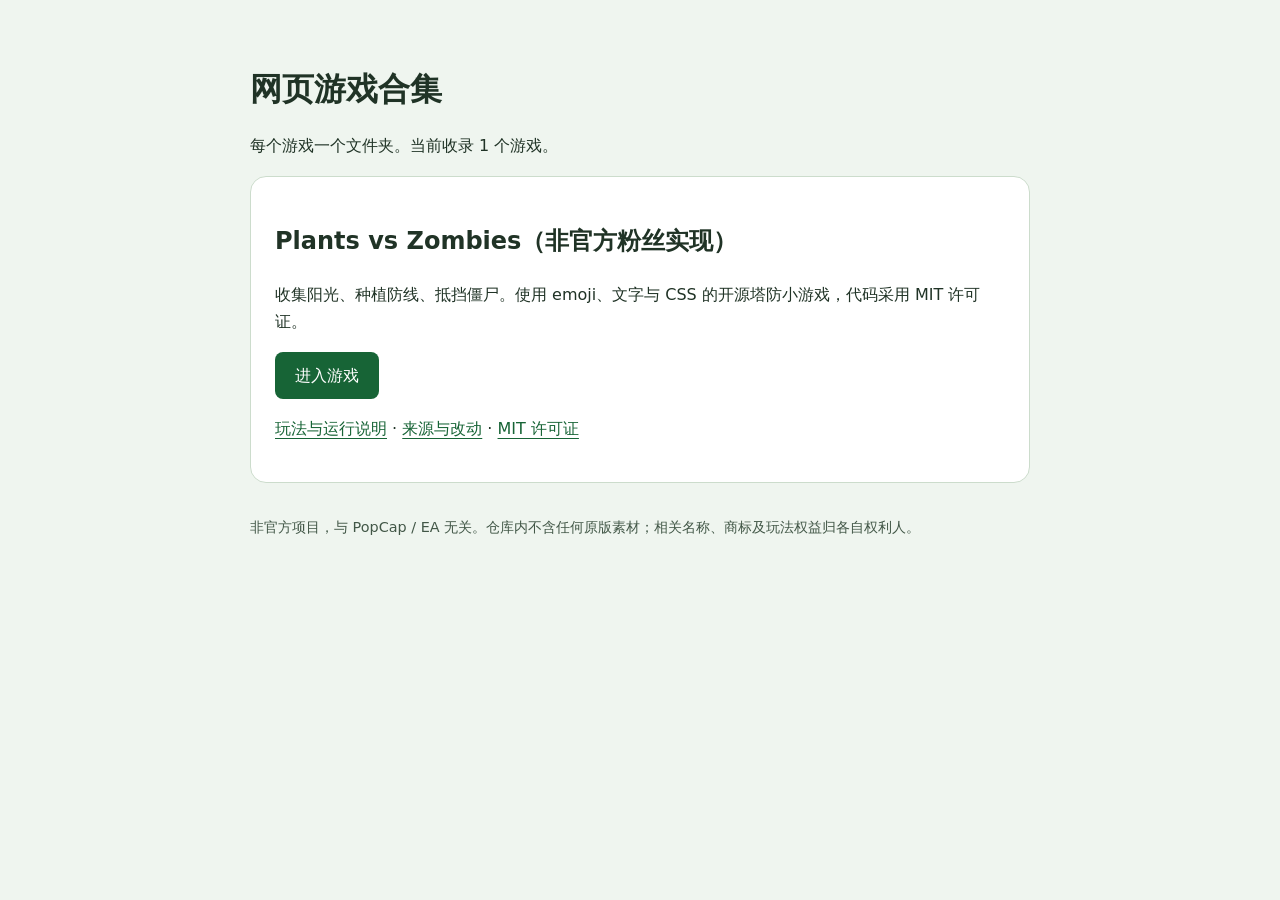
==== index.html @ 24cfcc63 "按独立游戏目录导入 MIT 粉丝塔防实现与中文说明" ====
<!DOCTYPE html>
<html lang="zh-CN">
<head>
  <meta charset="UTF-8">
  <meta name="viewport" content="width=device-width, initial-scale=1">
  <meta name="description" content="独立文件夹组织的开源网页游戏列表">
  <title>网页游戏合集</title>
  <style>
    * { box-sizing: border-box; }
    body { margin: 0; padding: 48px 20px; font-family: system-ui, sans-serif; background: #eff5ef; color: #203326; line-height: 1.7; }
    main { max-width: 780px; margin: auto; }
    h1 { line-height: 1.3; }
    ul { padding: 0; list-style: none; }
    article { padding: 24px; background: white; border: 1px solid #ccdccc; border-radius: 16px; }
    a { color: #176436; text-underline-offset: 4px; }
    .play { display: inline-block; padding: 10px 20px; background: #176436; color: white; border-radius: 8px; text-decoration: none; }
    a:focus-visible { outline: 3px solid #ce8612; outline-offset: 4px; }
    footer { margin-top: 32px; font-size: 0.9rem; color: #425747; }
  </style>
</head>
<body>
  <main>
    <h1>网页游戏合集</h1>
    <p>每个游戏一个文件夹。当前收录 1 个游戏。</p>
    <ul aria-label="游戏清单">
      <li>
        <article>
          <h2>Plants vs Zombies（非官方粉丝实现）</h2>
          <p>收集阳光、种植防线、抵挡僵尸。使用 emoji、文字与 CSS 的开源塔防小游戏，代码采用 MIT 许可证。</p>
          <p><a class="play" href="./plants-vs-zombies/">进入游戏</a></p>
          <p><a href="./plants-vs-zombies/README.md">玩法与运行说明</a> · <a href="./plants-vs-zombies/ATTRIBUTION.md">来源与改动</a> · <a href="./plants-vs-zombies/LICENSE">MIT 许可证</a></p>
        </article>
      </li>
    </ul>
    <footer>非官方项目，与 PopCap / EA 无关。仓库内不含任何原版素材；相关名称、商标及玩法权益归各自权利人。</footer>
  </main>
</body>
</html>
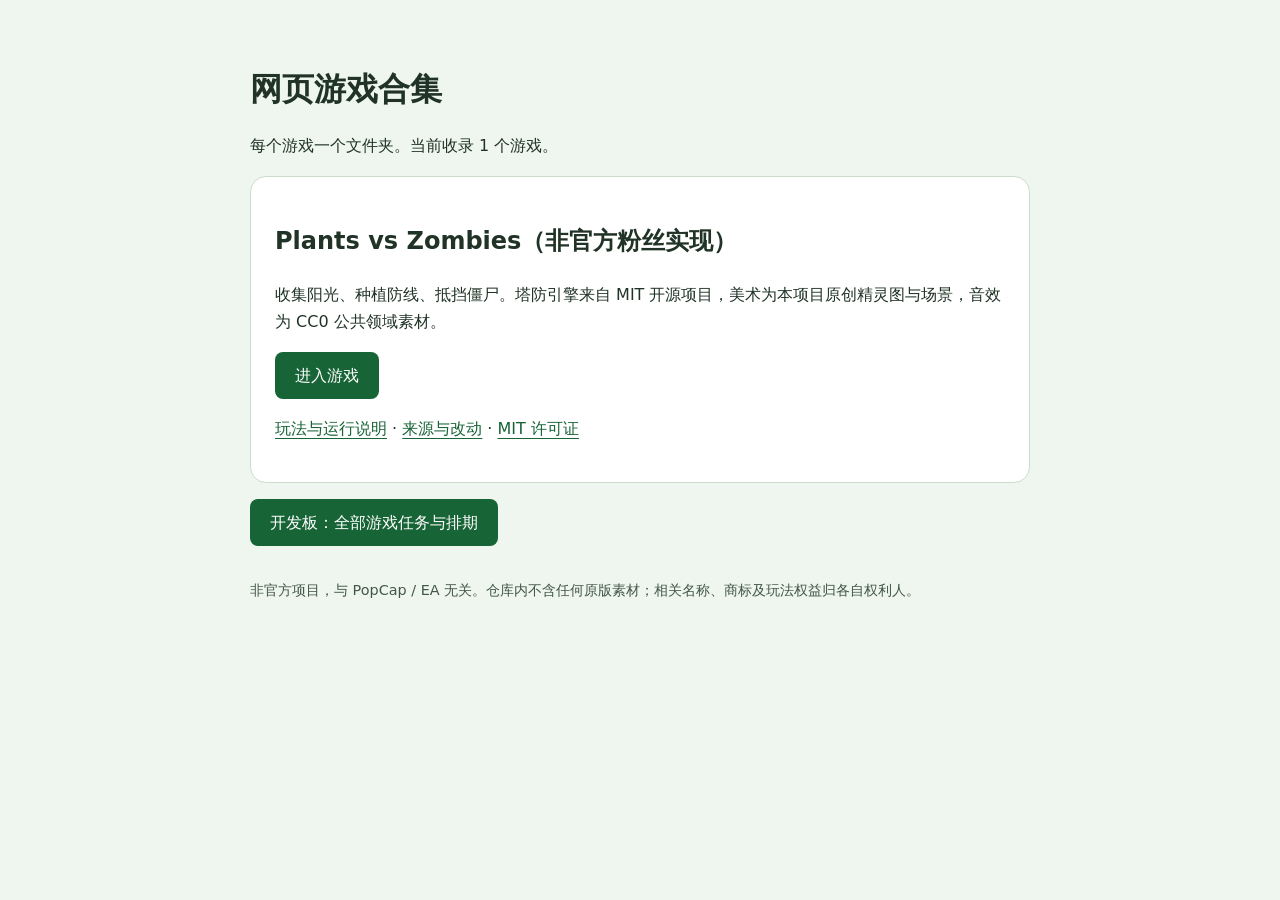
==== commit d2b5afe5: "新增开发板 board.html：全部游戏任务与排期（含授权候补与不做清单），列表页与 README 加入口" ====
--- a/index.html
+++ b/index.html
@@ -26,12 +26,13 @@
       <li>
         <article>
           <h2>Plants vs Zombies（非官方粉丝实现）</h2>
-          <p>收集阳光、种植防线、抵挡僵尸。使用 emoji、文字与 CSS 的开源塔防小游戏，代码采用 MIT 许可证。</p>
+          <p>收集阳光、种植防线、抵挡僵尸。塔防引擎来自 MIT 开源项目，美术为本项目原创精灵图与场景，音效为 CC0 公共领域素材。</p>
           <p><a class="play" href="./plants-vs-zombies/">进入游戏</a></p>
           <p><a href="./plants-vs-zombies/README.md">玩法与运行说明</a> · <a href="./plants-vs-zombies/ATTRIBUTION.md">来源与改动</a> · <a href="./plants-vs-zombies/LICENSE">MIT 许可证</a></p>
         </article>
       </li>
     </ul>
+    <p><a class="play" href="./board.html">开发板：全部游戏任务与排期</a></p>
     <footer>非官方项目，与 PopCap / EA 无关。仓库内不含任何原版素材；相关名称、商标及玩法权益归各自权利人。</footer>
   </main>
 </body>
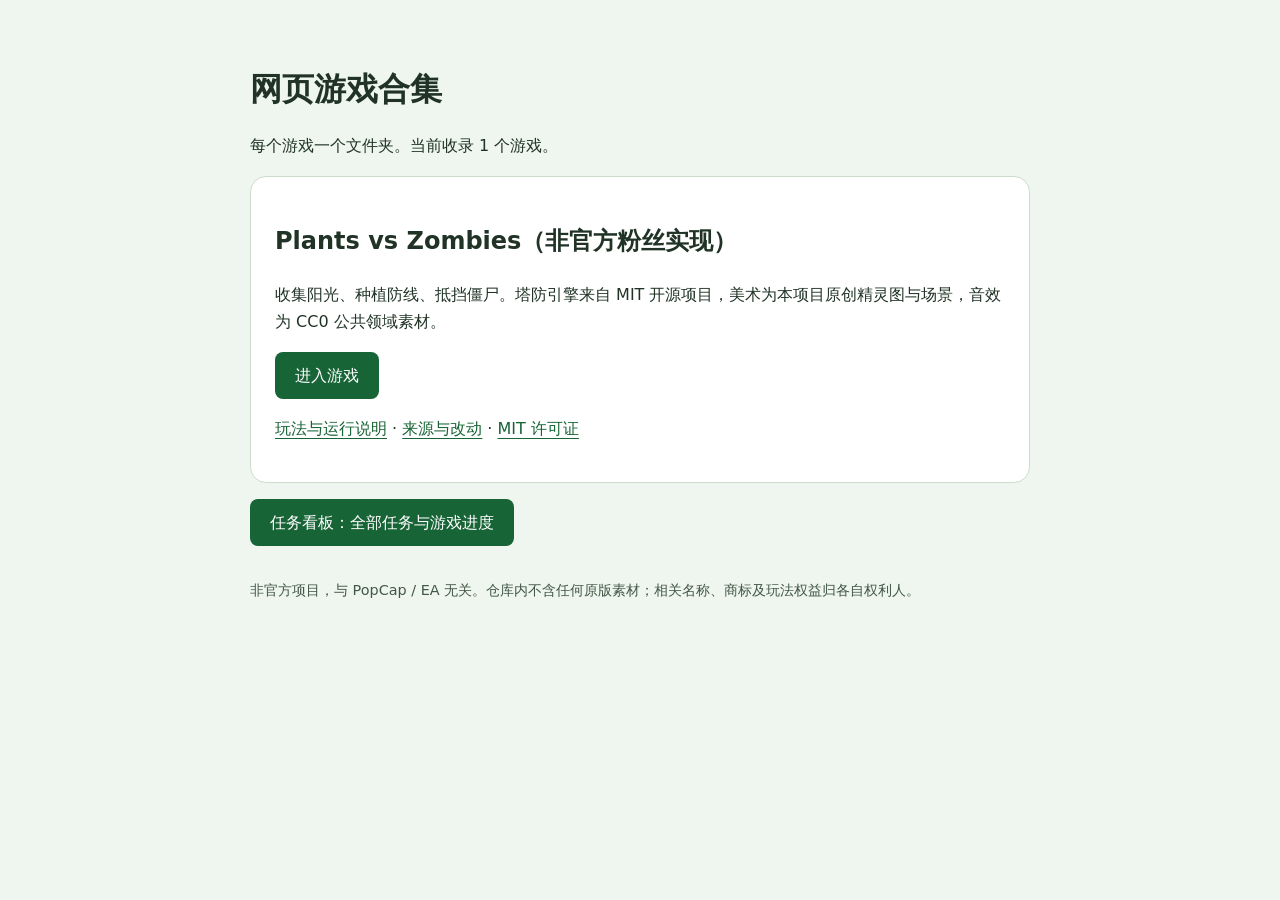
==== commit e243dd68: "Upgrade game board to general task board with progress and script-only notifications" ====
--- a/index.html
+++ b/index.html
@@ -32,7 +32,7 @@
         </article>
       </li>
     </ul>
-    <p><a class="play" href="./board.html">开发板：全部游戏任务与排期</a></p>
+    <p><a class="play" href="./board.html">任务看板：全部任务与游戏进度</a></p>
     <footer>非官方项目，与 PopCap / EA 无关。仓库内不含任何原版素材；相关名称、商标及玩法权益归各自权利人。</footer>
   </main>
 </body>
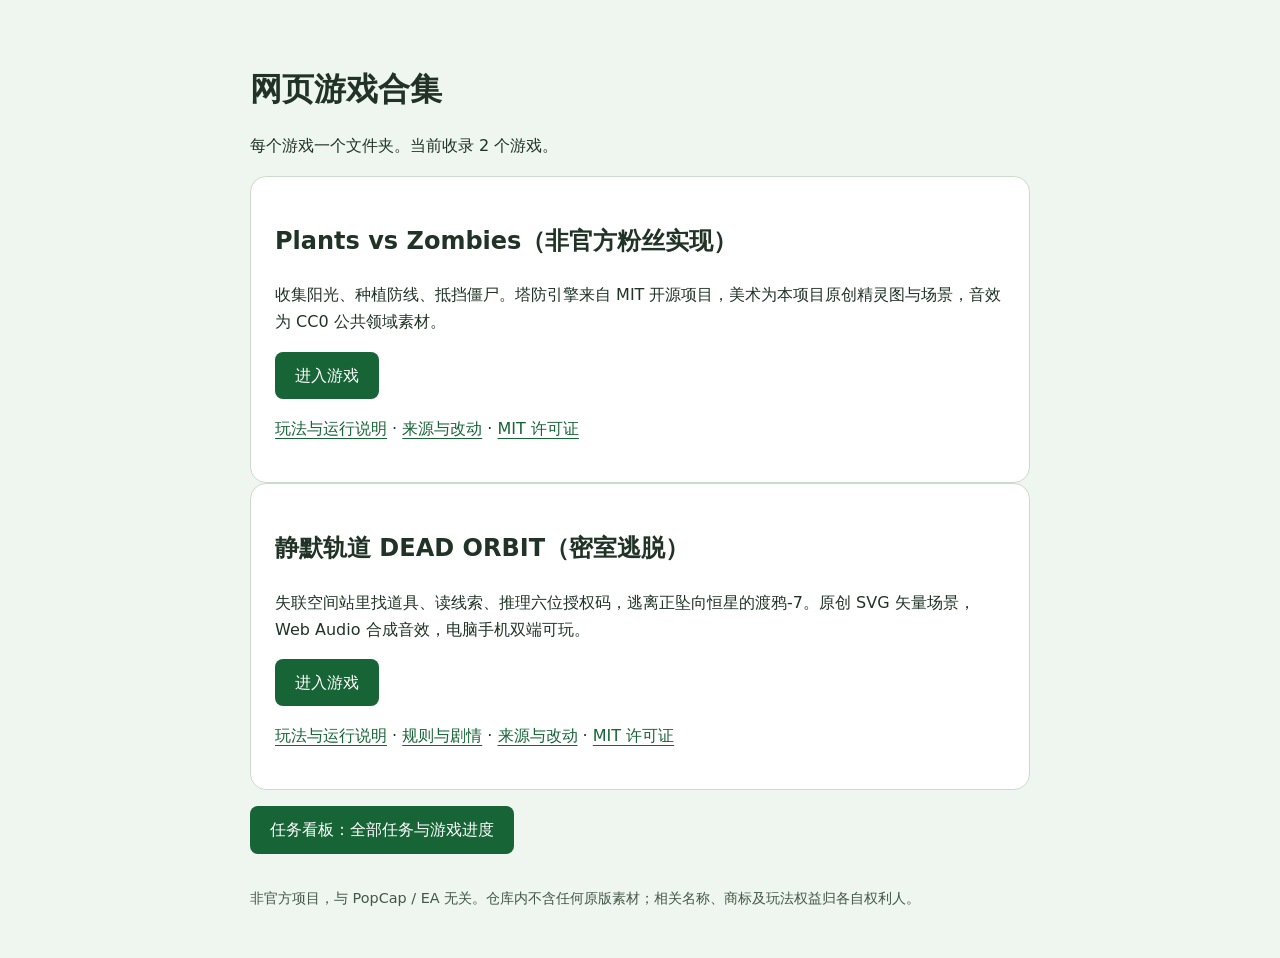
==== commit a78f7b21: "Add Dead Orbit escape room game New dead-orbit/ directory with a complete point-and-click escape roo" ====
--- a/index.html
+++ b/index.html
@@ -21,7 +21,7 @@
 <body>
   <main>
     <h1>网页游戏合集</h1>
-    <p>每个游戏一个文件夹。当前收录 1 个游戏。</p>
+    <p>每个游戏一个文件夹。当前收录 2 个游戏。</p>
     <ul aria-label="游戏清单">
       <li>
         <article>
@@ -31,6 +31,14 @@
           <p><a href="./plants-vs-zombies/README.md">玩法与运行说明</a> · <a href="./plants-vs-zombies/ATTRIBUTION.md">来源与改动</a> · <a href="./plants-vs-zombies/LICENSE">MIT 许可证</a></p>
         </article>
       </li>
+      <li>
+        <article>
+          <h2>静默轨道 DEAD ORBIT（密室逃脱）</h2>
+          <p>失联空间站里找道具、读线索、推理六位授权码，逃离正坠向恒星的渡鸦-7。原创 SVG 矢量场景，Web Audio 合成音效，电脑手机双端可玩。</p>
+          <p><a class="play" href="./dead-orbit/">进入游戏</a></p>
+          <p><a href="./dead-orbit/README.md">玩法与运行说明</a> · <a href="./dead-orbit/RULES.md">规则与剧情</a> · <a href="./dead-orbit/ATTRIBUTION.md">来源与改动</a> · <a href="./dead-orbit/LICENSE">MIT 许可证</a></p>
+        </article>
+      </li>
     </ul>
     <p><a class="play" href="./board.html">任务看板：全部任务与游戏进度</a></p>
     <footer>非官方项目，与 PopCap / EA 无关。仓库内不含任何原版素材；相关名称、商标及玩法权益归各自权利人。</footer>
